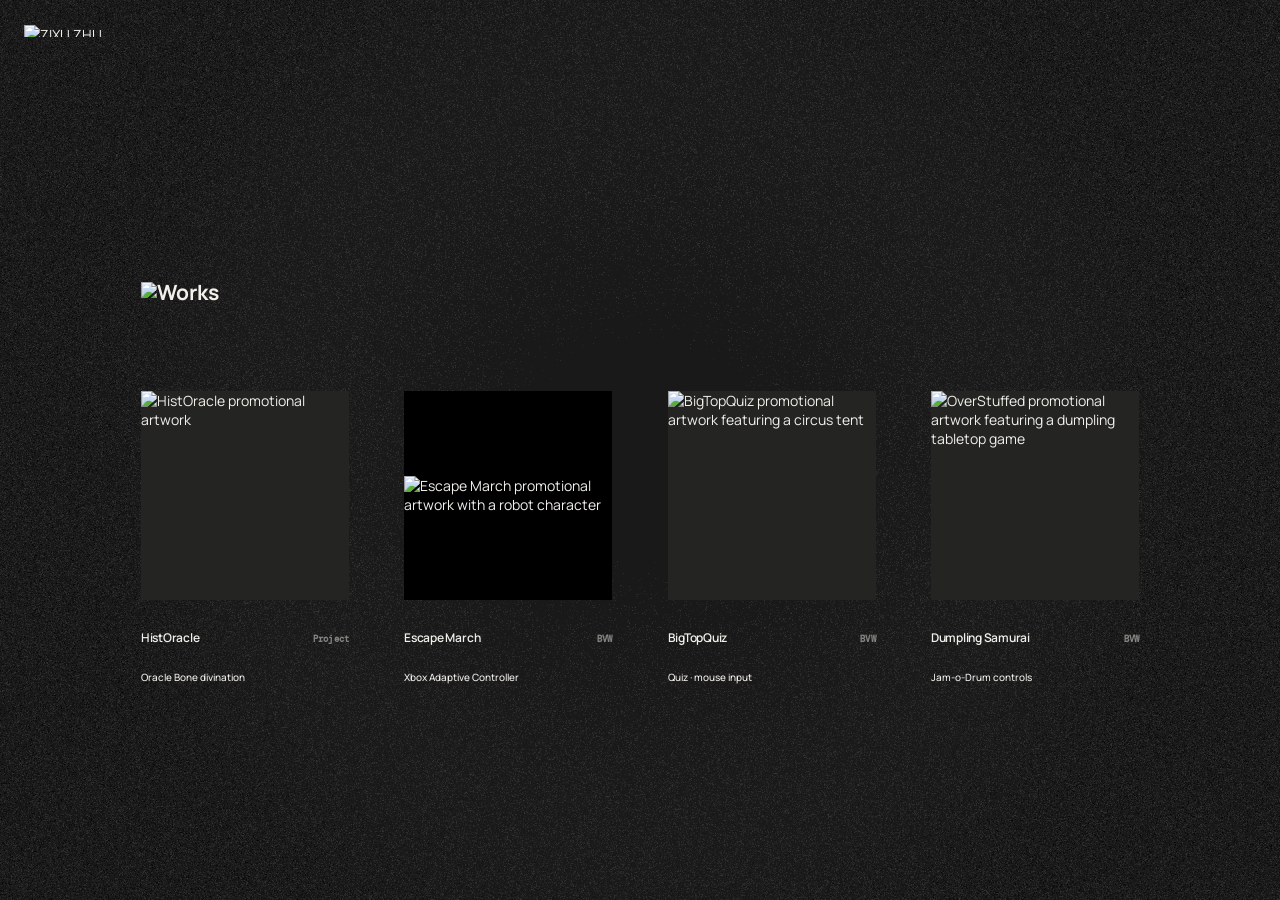
==== index.html @ 359dc186 "Add portfolio pages" ====
<!doctype html>
<html lang="en">
<head>
  <meta charset="utf-8">
  <meta name="viewport" content="width=device-width, initial-scale=1">
  <meta name="theme-color" content="#191919">
  <meta name="description" content="Selected interactive work by Zixu Zhu — games, playful systems and accessible input.">
  <title>Works — Zixu Zhu</title>
  <link rel="preconnect" href="https://fonts.googleapis.com">
  <link rel="preconnect" href="https://fonts.gstatic.com" crossorigin>
  <link href="https://fonts.googleapis.com/css2?family=DM+Mono:wght@400;500&family=Manrope:wght@400;500;600;700&display=swap" rel="stylesheet">
  <link rel="stylesheet" href="style.css">
</head>
<body>
  <canvas class="noise-canvas" aria-hidden="true"></canvas>
  <div class="loading-layer" aria-hidden="true"></div>
  <header class="site-header"><a class="wordmark" href="profile.html" aria-label="Open Zixu Zhu profile"><img class="wordmark-image" src="assets/type-images/wordmark.png" alt="ZIXU ZHU"></a></header>

  <main id="top">
    <section class="works-section" aria-labelledby="page-title">
      <h1 id="page-title"><img src="assets/type-images/works.png" alt="Works"></h1>
      <ul class="works-grid" aria-label="Selected projects">
        <li class="work-card" data-project="zhenren">
          <button class="card-open" type="button" aria-label="View details for HistOracle">
            <span class="artwork artwork-zhenren"><img src="assets/historacle.webp" alt="HistOracle promotional artwork"></span>
            <span class="card-meta"><span class="title-line"><span class="project-title">HistOracle</span><span class="project-kind">Project</span></span><span class="detail-line">Oracle Bone divination</span></span>
          </button>
        </li>
        <li class="work-card" data-project="escape-march">
          <button class="card-open" type="button" aria-label="View details for Escape March">
            <span class="artwork artwork-escape"><img src="assets/escape-march.webp" alt="Escape March promotional artwork with a robot character"></span>
            <span class="card-meta"><span class="title-line"><span class="project-title">Escape March</span><span class="project-kind">BVW</span></span><span class="detail-line">Xbox Adaptive Controller</span></span>
          </button>
        </li>
        <li class="work-card" data-project="big-top-quiz">
          <button class="card-open" type="button" aria-label="View details for BigTopQuiz">
            <span class="artwork"><img src="assets/big-top-quiz.webp" alt="BigTopQuiz promotional artwork featuring a circus tent"></span>
            <span class="card-meta"><span class="title-line"><span class="project-title">BigTopQuiz</span><span class="project-kind">BVW</span></span><span class="detail-line">Quiz · mouse input</span></span>
          </button>
        </li>
        <li class="work-card" data-project="dumpling-samurai">
          <button class="card-open" type="button" aria-label="View details for Dumpling Samurai">
            <span class="artwork"><img src="assets/overstuffed.webp" alt="OverStuffed promotional artwork featuring a dumpling tabletop game"></span>
            <span class="card-meta"><span class="title-line"><span class="project-title">Dumpling Samurai</span><span class="project-kind">BVW</span></span><span class="detail-line">Jam-o-Drum controls</span></span>
          </button>
        </li>
      </ul>
    </section>
  </main>

  <dialog class="project-dialog" aria-labelledby="dialog-title">
    <button class="dialog-close" type="button" aria-label="Close project details">×</button>
    <span class="dialog-index"></span>
    <h2 id="dialog-title" aria-label="Project details"><img class="dialog-title-image" src="assets/type-images/historacle.png" alt="" aria-hidden="true"></h2>
    <p class="dialog-description"></p>
    <p class="dialog-description dialog-description-zh" lang="zh-CN" hidden></p>
    <div class="project-tagline" hidden>
      <p lang="en"><del class="tagline-en"></del></p>
      <p lang="zh-CN"><del class="tagline-zh"></del></p>
    </div>
    <section class="project-controls" aria-labelledby="controls-title" hidden>
      <h3 id="controls-title">PC CONTROLS / PC 操作</h3>
      <p class="controls-en" lang="en"></p>
      <p class="controls-zh" lang="zh-CN"></p>
    </section>
    <aside class="project-notice" aria-label="Gameplay notice" hidden>
      <p class="notice-en" lang="en"></p>
      <p class="notice-zh" lang="zh-CN"></p>
    </aside>
    <a class="project-link" href="https://projects.etc.cmu.edu/historacle/" target="_blank" rel="noopener noreferrer" hidden>Visit project website ↗</a>
  </dialog>
  <script src="script.js"></script>
</body>
</html>
---- style.css ----
:root{color-scheme:dark;--bg:#191919;--text:#f2f0eb;--muted:rgba(242,240,235,.48);--line:rgba(242,240,235,.14);--mono:"DM Mono",monospace;--sans:"Manrope",Arial,sans-serif;--content:min(78vw,1054px)}
*{box-sizing:border-box}
html{scroll-behavior:smooth}
body{margin:0;min-height:100vh;overflow-x:hidden;background:var(--bg);color:var(--text);font-family:var(--sans);font-size:14px}
a{color:inherit;text-decoration:none}
button{font:inherit;color:inherit}
.noise-canvas{position:fixed;inset:0;width:100%;height:100%;z-index:0;pointer-events:none}
.loading-layer{position:fixed;inset:0;z-index:1;background:#191919;opacity:1;pointer-events:none;transition:opacity .8s ease}
.loading-layer.is-loaded{opacity:0}
.site-header{position:fixed;top:25px;left:24px;z-index:5;pointer-events:none}
.wordmark{pointer-events:auto;display:block}
.wordmark-image{display:block;width:auto;height:12px}
main{position:relative;z-index:2}
.works-section{width:var(--content);margin:0 auto;padding-top:31.3vh}
.works-section h1{margin:0 0 84px;line-height:1}
.works-section h1 img{display:block;width:auto;height:clamp(22px,2vw,27px);max-width:100%}
.works-grid{display:grid;grid-template-columns:repeat(4,minmax(0,1fr));column-gap:4.3vw;row-gap:6vw;list-style:none;margin:0;padding:0 0 90px}
.work-card{min-width:0}
.card-open{display:block;width:100%;padding:0;border:0;background:none;text-align:left;cursor:pointer;font:inherit}
.artwork{position:relative;display:block;aspect-ratio:1/1;overflow:hidden;background:#242422}
.artwork img{display:block;width:100%;height:100%;object-fit:cover;transition:transform .6s cubic-bezier(.2,.7,.2,1),filter .4s}
.artwork-escape{display:flex;align-items:center;justify-content:center;background:#000}
.artwork-escape img{height:auto;object-fit:contain}
.card-open:hover .artwork img,.card-open:focus-visible .artwork img{transform:scale(1.035);filter:brightness(.82)}
.card-meta{display:block;padding-top:29px}
.title-line{display:flex;justify-content:space-between;align-items:baseline;gap:8px}
.project-title{font-size:clamp(12px,.9vw,14px);font-weight:600;letter-spacing:-.02em}
.project-kind{flex:none;color:var(--muted);font:600 9px var(--mono);letter-spacing:.02em}
.detail-line{display:block;margin-top:24px;color:var(--text);font-size:10px;font-weight:500;line-height:1.55}
.card-open:focus-visible{outline:1px solid var(--text);outline-offset:5px}
.project-dialog{position:fixed;width:min(620px,calc(100% - 32px));max-width:none;padding:42px;border:1px solid var(--line);background:#191919;color:var(--text);box-shadow:0 25px 100px #000a}
.project-dialog::backdrop{background:#000b;backdrop-filter:blur(5px)}
.dialog-close{position:absolute;right:18px;top:12px;width:36px;height:36px;border:0;background:none;color:var(--text);font-size:25px;font-weight:300;cursor:pointer}
.dialog-index{color:var(--muted);font:10px var(--mono);letter-spacing:.08em}
.project-dialog h2{margin:26px 0 18px;line-height:1}
.dialog-title-image{display:block;width:auto;height:clamp(36px,6vw,64px);max-width:100%;object-fit:contain;object-position:left}
.dialog-description{max-width:500px;color:rgba(242,240,235,.76);font-size:15px;line-height:1.7}
.dialog-description-zh[hidden],.project-controls[hidden],.project-tagline[hidden]{display:none}
.project-tagline{max-width:500px;margin-top:10px;color:var(--muted);font-size:12px;line-height:1.65}
.project-tagline p{margin:0}
.project-tagline p+p{margin-top:5px}
.project-controls{max-width:500px;margin-top:24px;padding:14px 16px;border-left:1px solid rgba(242,240,235,.35);background:rgba(242,240,235,.035);color:rgba(242,240,235,.76)}
.project-controls h3{margin:0 0 8px;color:var(--muted);font:500 9px var(--mono);letter-spacing:.06em}
.project-controls p{margin:0;font-size:11px;line-height:1.7;white-space:pre-line}
.project-controls p+p{margin-top:9px}
.project-notice{max-width:500px;margin-top:26px;padding:12px 15px;border-left:1px solid rgba(242,240,235,.35);background:rgba(242,240,235,.035);color:rgba(242,240,235,.72);font-size:12px;line-height:1.65}
.project-notice[hidden]{display:none}
.project-notice p{margin:0}
.project-notice p+p{margin-top:8px}
.project-link{display:inline-block;margin-top:20px;color:var(--text);font:11px var(--mono);text-decoration:underline;text-decoration-color:rgba(242,240,235,.42);text-underline-offset:5px;transition:color .2s,text-decoration-color .2s}
.project-link[hidden]{display:none}
.project-link:hover,.project-link:focus-visible{color:#8bc9c7;text-decoration-color:currentColor}
.project-link:focus-visible{outline:1px solid var(--text);outline-offset:5px}
@media(max-width:1050px){:root{--content:min(82vw,760px)}.works-section{padding-top:24vh}.works-section h1{margin-bottom:62px}.works-grid{grid-template-columns:repeat(2,minmax(0,1fr));column-gap:5vw;row-gap:48px}.card-meta{padding-top:18px}.detail-line{margin-top:14px}}
@media(max-width:620px){:root{--content:calc(100vw - 36px)}.site-header{top:18px;left:30px}.wordmark-image{height:10px}.works-section{padding-top:145px}.works-section h1{margin-bottom:45px}.works-section h1 img{height:22px}.works-grid{column-gap:14px;row-gap:34px;padding-bottom:54px}.card-meta{padding-top:13px}.title-line{align-items:flex-start;flex-direction:column;gap:5px}.project-title{font-size:12px}.project-kind{font-size:8px}.detail-line{margin-top:13px;font-size:9px}.project-dialog{padding:36px 23px 25px}}
@media(prefers-reduced-motion:reduce){html{scroll-behavior:auto}*,*::before,*::after{transition-duration:.01ms!important;animation-duration:.01ms!important;animation-iteration-count:1!important}}
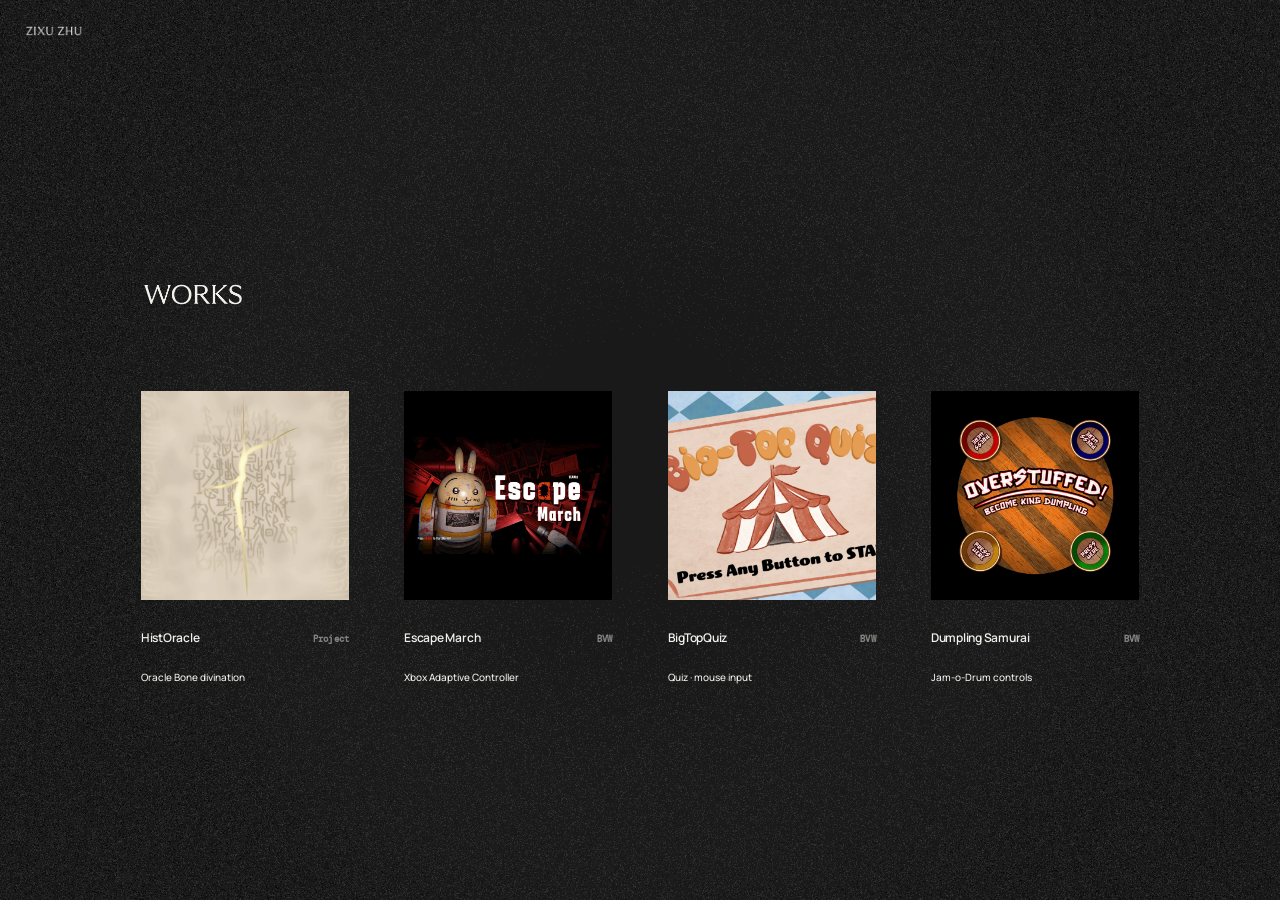
==== commit eb2a6a93: "Add Windows build download links Link the HistOracle and BVW project details to their GitHub release" ====
--- a/index.html
+++ b/index.html
@@ -68,6 +68,7 @@
       <p class="notice-zh" lang="zh-CN"></p>
     </aside>
     <a class="project-link" href="https://projects.etc.cmu.edu/historacle/" target="_blank" rel="noopener noreferrer" hidden>Visit project website ↗</a>
+    <a class="project-link project-download-link" href="#" target="_blank" rel="noopener noreferrer" hidden>Download Windows build / 下载 Windows 版 ↗</a>
   </dialog>
   <script src="script.js"></script>
 </body>
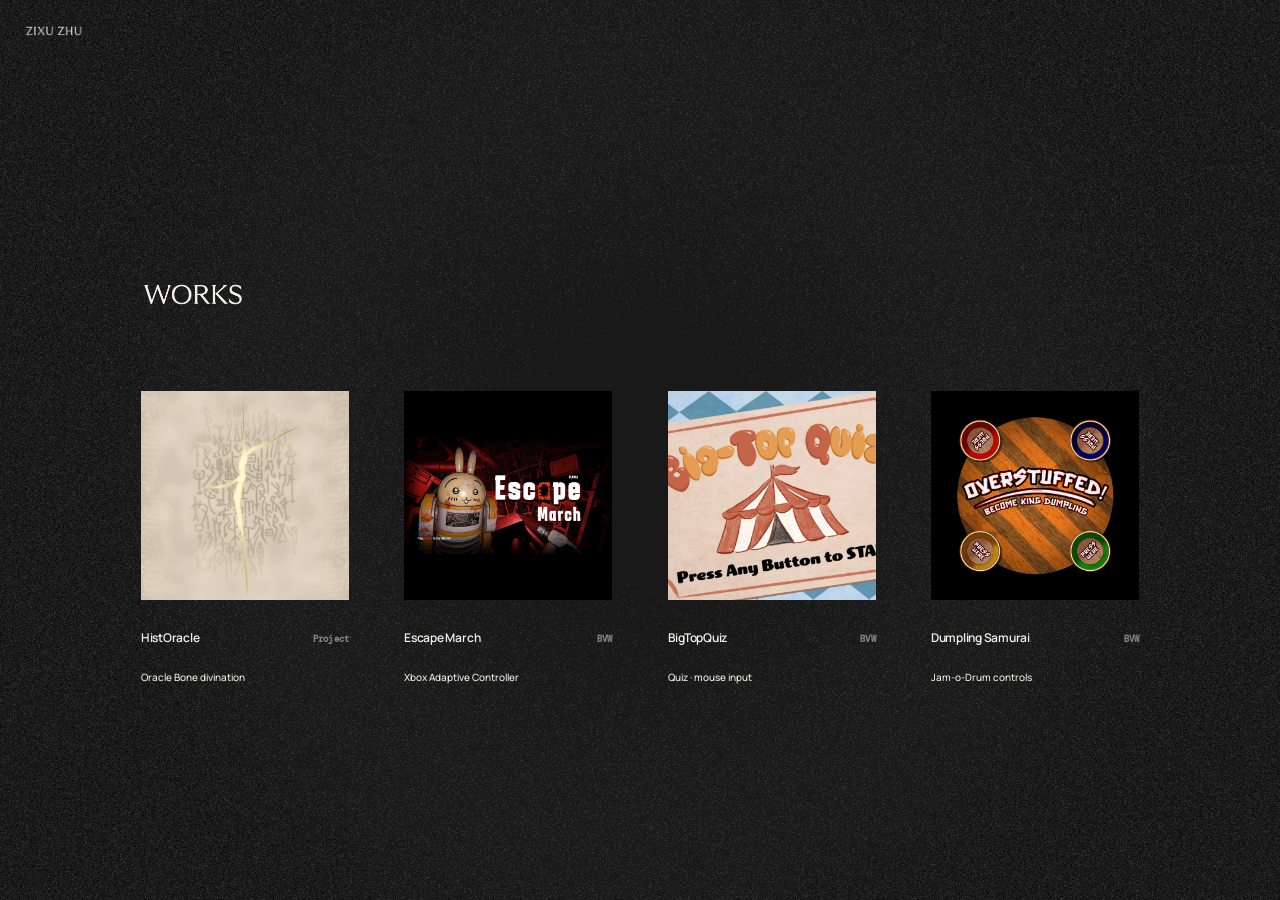
==== commit cfa3db4c: "Bust cached portfolio script Add a version query to script.js so visitors load the corrected release" ====
--- a/index.html
+++ b/index.html
@@ -70,6 +70,6 @@
     <a class="project-link" href="https://projects.etc.cmu.edu/historacle/" target="_blank" rel="noopener noreferrer" hidden>Visit project website ↗</a>
     <a class="project-link project-download-link" href="#" target="_blank" rel="noopener noreferrer" hidden>Download Windows build / 下载 Windows 版 ↗</a>
   </dialog>
-  <script src="script.js"></script>
+  <script src="script.js?v=79c1a14"></script>
 </body>
 </html>
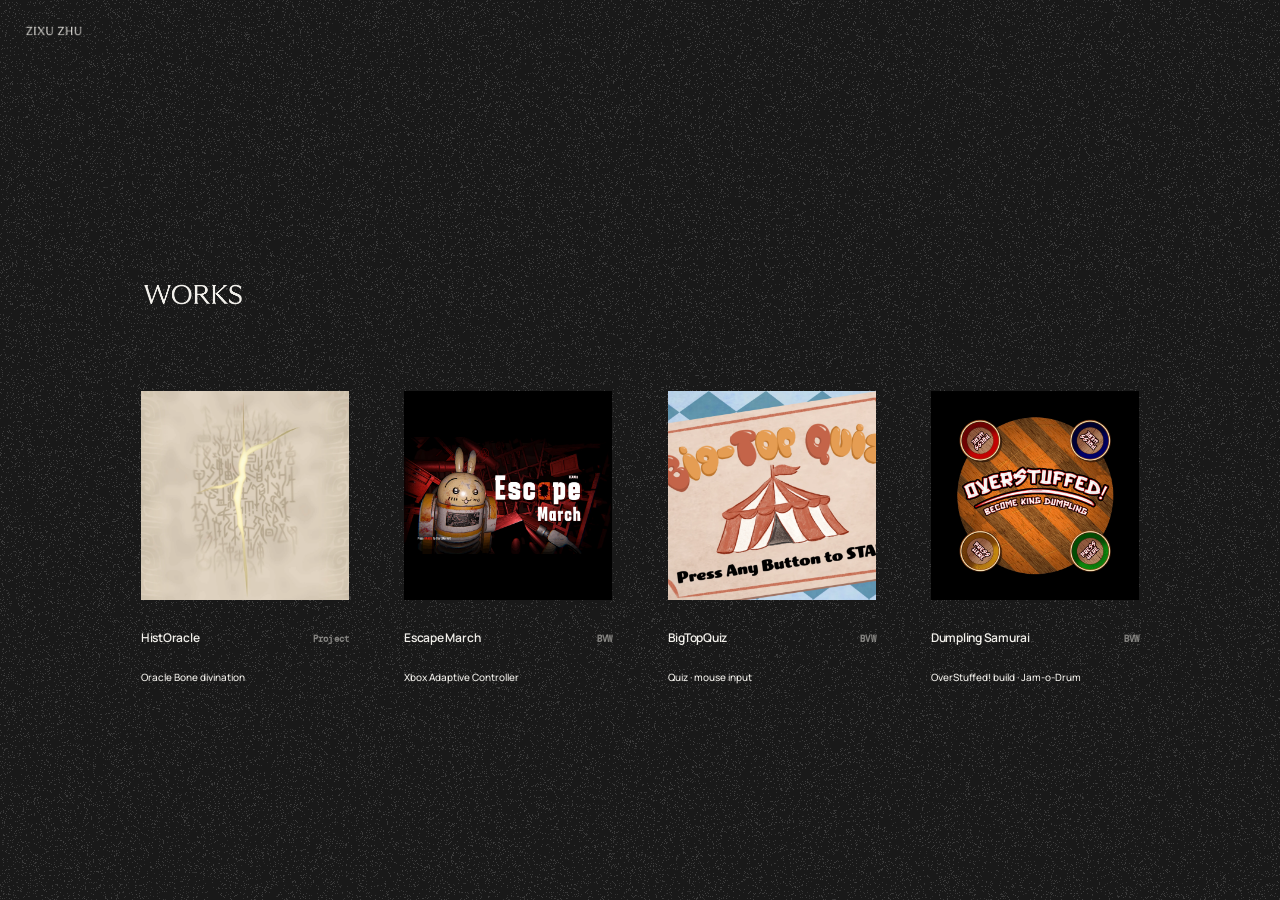
==== commit 34c92353: "Update portfolio details and controls Add the Tech Designer hiring contact, clarify project names, l" ====
--- a/index.html
+++ b/index.html
@@ -9,7 +9,7 @@
   <link rel="preconnect" href="https://fonts.googleapis.com">
   <link rel="preconnect" href="https://fonts.gstatic.com" crossorigin>
   <link href="https://fonts.googleapis.com/css2?family=DM+Mono:wght@400;500&family=Manrope:wght@400;500;600;700&display=swap" rel="stylesheet">
-  <link rel="stylesheet" href="style.css">
+  <link rel="stylesheet" href="style.css?v=20261026">
 </head>
 <body>
   <canvas class="noise-canvas" aria-hidden="true"></canvas>
@@ -40,8 +40,8 @@
         </li>
         <li class="work-card" data-project="dumpling-samurai">
           <button class="card-open" type="button" aria-label="View details for Dumpling Samurai">
-            <span class="artwork"><img src="assets/overstuffed.webp" alt="OverStuffed promotional artwork featuring a dumpling tabletop game"></span>
-            <span class="card-meta"><span class="title-line"><span class="project-title">Dumpling Samurai</span><span class="project-kind">BVW</span></span><span class="detail-line">Jam-o-Drum controls</span></span>
+            <span class="artwork"><img src="assets/overstuffed.webp" alt="OverStuffed! promotional artwork for Dumpling Samurai"></span>
+            <span class="card-meta"><span class="title-line"><span class="project-title">Dumpling Samurai</span><span class="project-kind">BVW</span></span><span class="detail-line">OverStuffed! build · Jam-o-Drum</span></span>
           </button>
         </li>
       </ul>
@@ -68,8 +68,9 @@
       <p class="notice-zh" lang="zh-CN"></p>
     </aside>
     <a class="project-link" href="https://projects.etc.cmu.edu/historacle/" target="_blank" rel="noopener noreferrer" hidden>Visit project website ↗</a>
+    <a class="project-link project-trailer-link" href="#" target="_blank" rel="noopener noreferrer" hidden>Watch gameplay video / 观看实机演示 ↗</a>
     <a class="project-link project-download-link" href="#" target="_blank" rel="noopener noreferrer" hidden>Download Windows build / 下载 Windows 版 ↗</a>
   </dialog>
-  <script src="script.js?v=79c1a14"></script>
+  <script src="script.js?v=20261026"></script>
 </body>
 </html>
--- a/style.css
+++ b/style.css
@@ -4,7 +4,7 @@
 body{margin:0;min-height:100vh;overflow-x:hidden;background:var(--bg);color:var(--text);font-family:var(--sans);font-size:14px}
 a{color:inherit;text-decoration:none}
 button{font:inherit;color:inherit}
-.noise-canvas{position:fixed;inset:0;width:100%;height:100%;z-index:0;pointer-events:none}
+.noise-canvas{position:fixed;inset:0;width:100%;height:100%;z-index:0;pointer-events:none;opacity:.2}
 .loading-layer{position:fixed;inset:0;z-index:1;background:#191919;opacity:1;pointer-events:none;transition:opacity .8s ease}
 .loading-layer.is-loaded{opacity:0}
 .site-header{position:fixed;top:25px;left:24px;z-index:5;pointer-events:none}
@@ -35,6 +35,8 @@
 .project-dialog h2{margin:26px 0 18px;line-height:1}
 .dialog-title-image{display:block;width:auto;height:clamp(36px,6vw,64px);max-width:100%;object-fit:contain;object-position:left}
 .dialog-description{max-width:500px;color:rgba(242,240,235,.76);font-size:15px;line-height:1.7}
+.inline-media-link{color:var(--text);text-decoration:underline;text-decoration-color:rgba(242,240,235,.45);text-underline-offset:3px}
+.inline-media-link:hover,.inline-media-link:focus-visible{color:#8bc9c7;text-decoration-color:currentColor}
 .dialog-description-zh[hidden],.project-controls[hidden],.project-tagline[hidden]{display:none}
 .project-tagline{max-width:500px;margin-top:10px;color:var(--muted);font-size:12px;line-height:1.65}
 .project-tagline p{margin:0}
